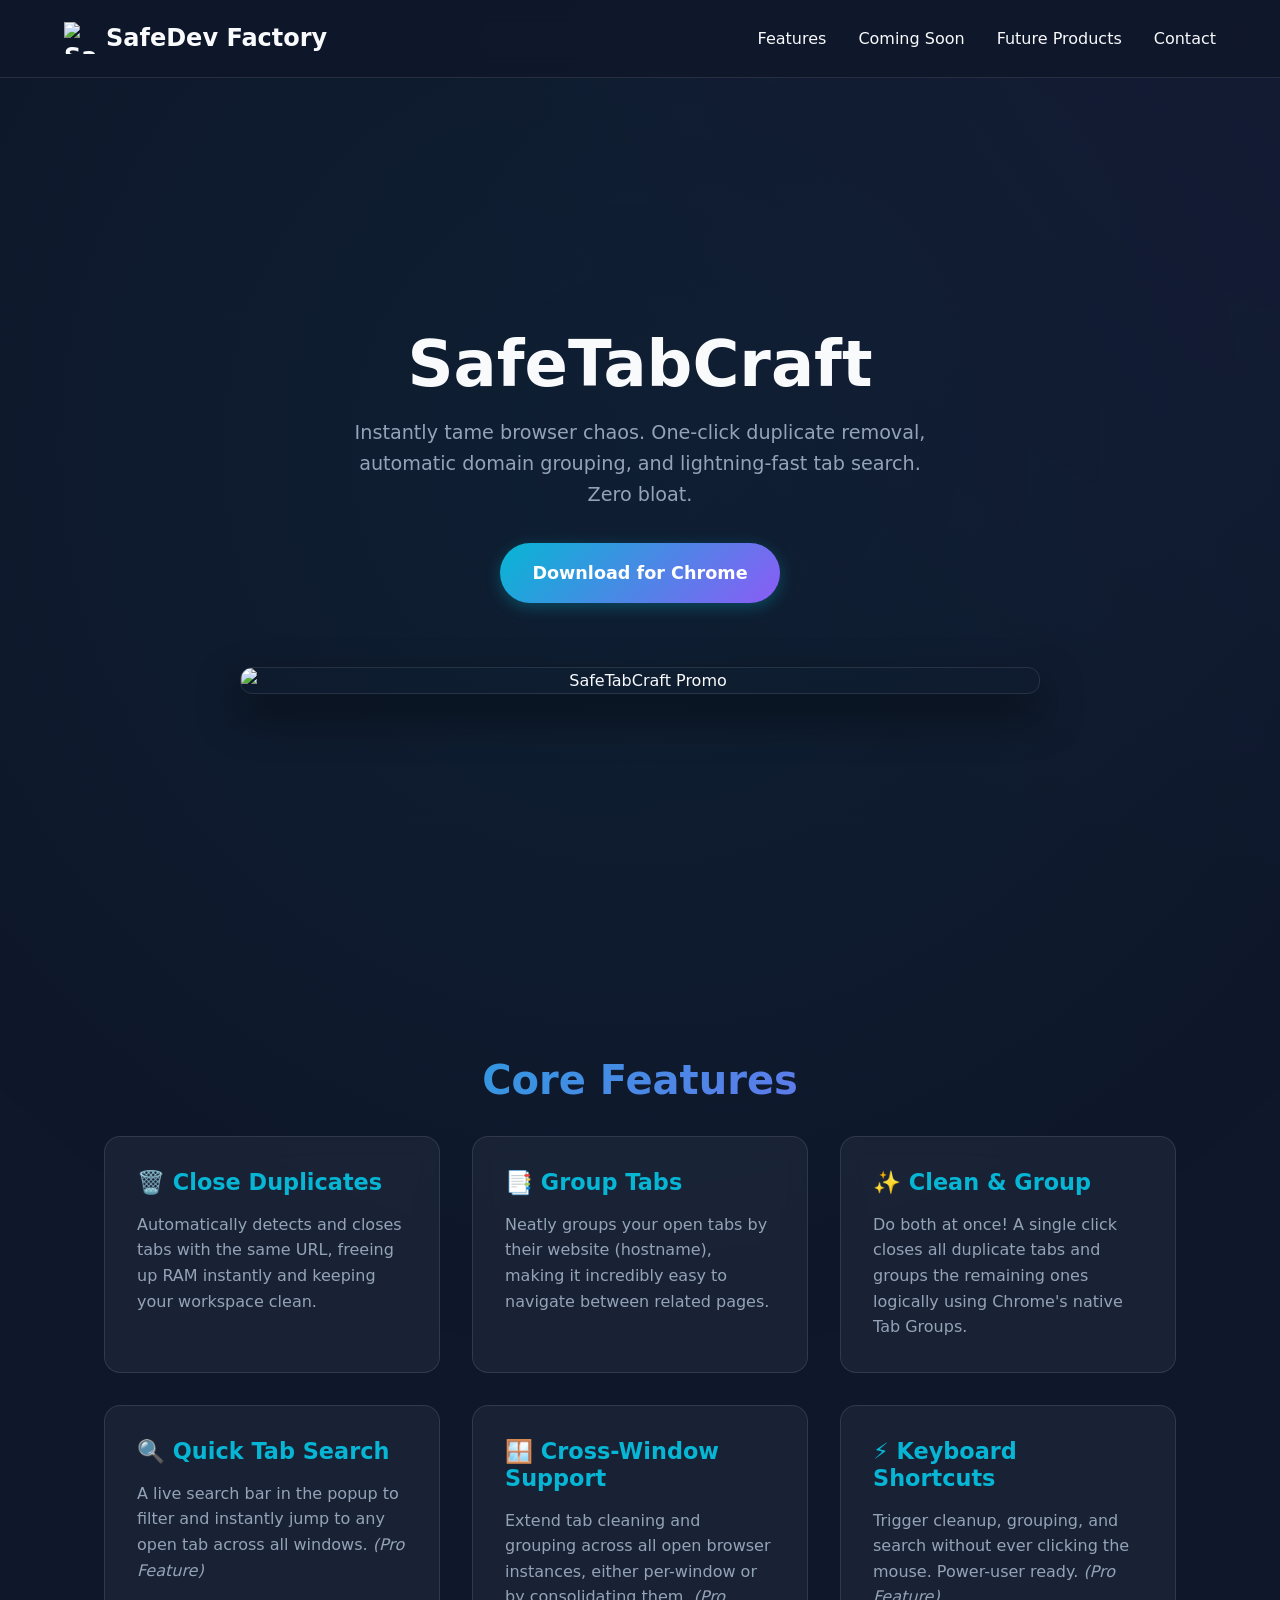
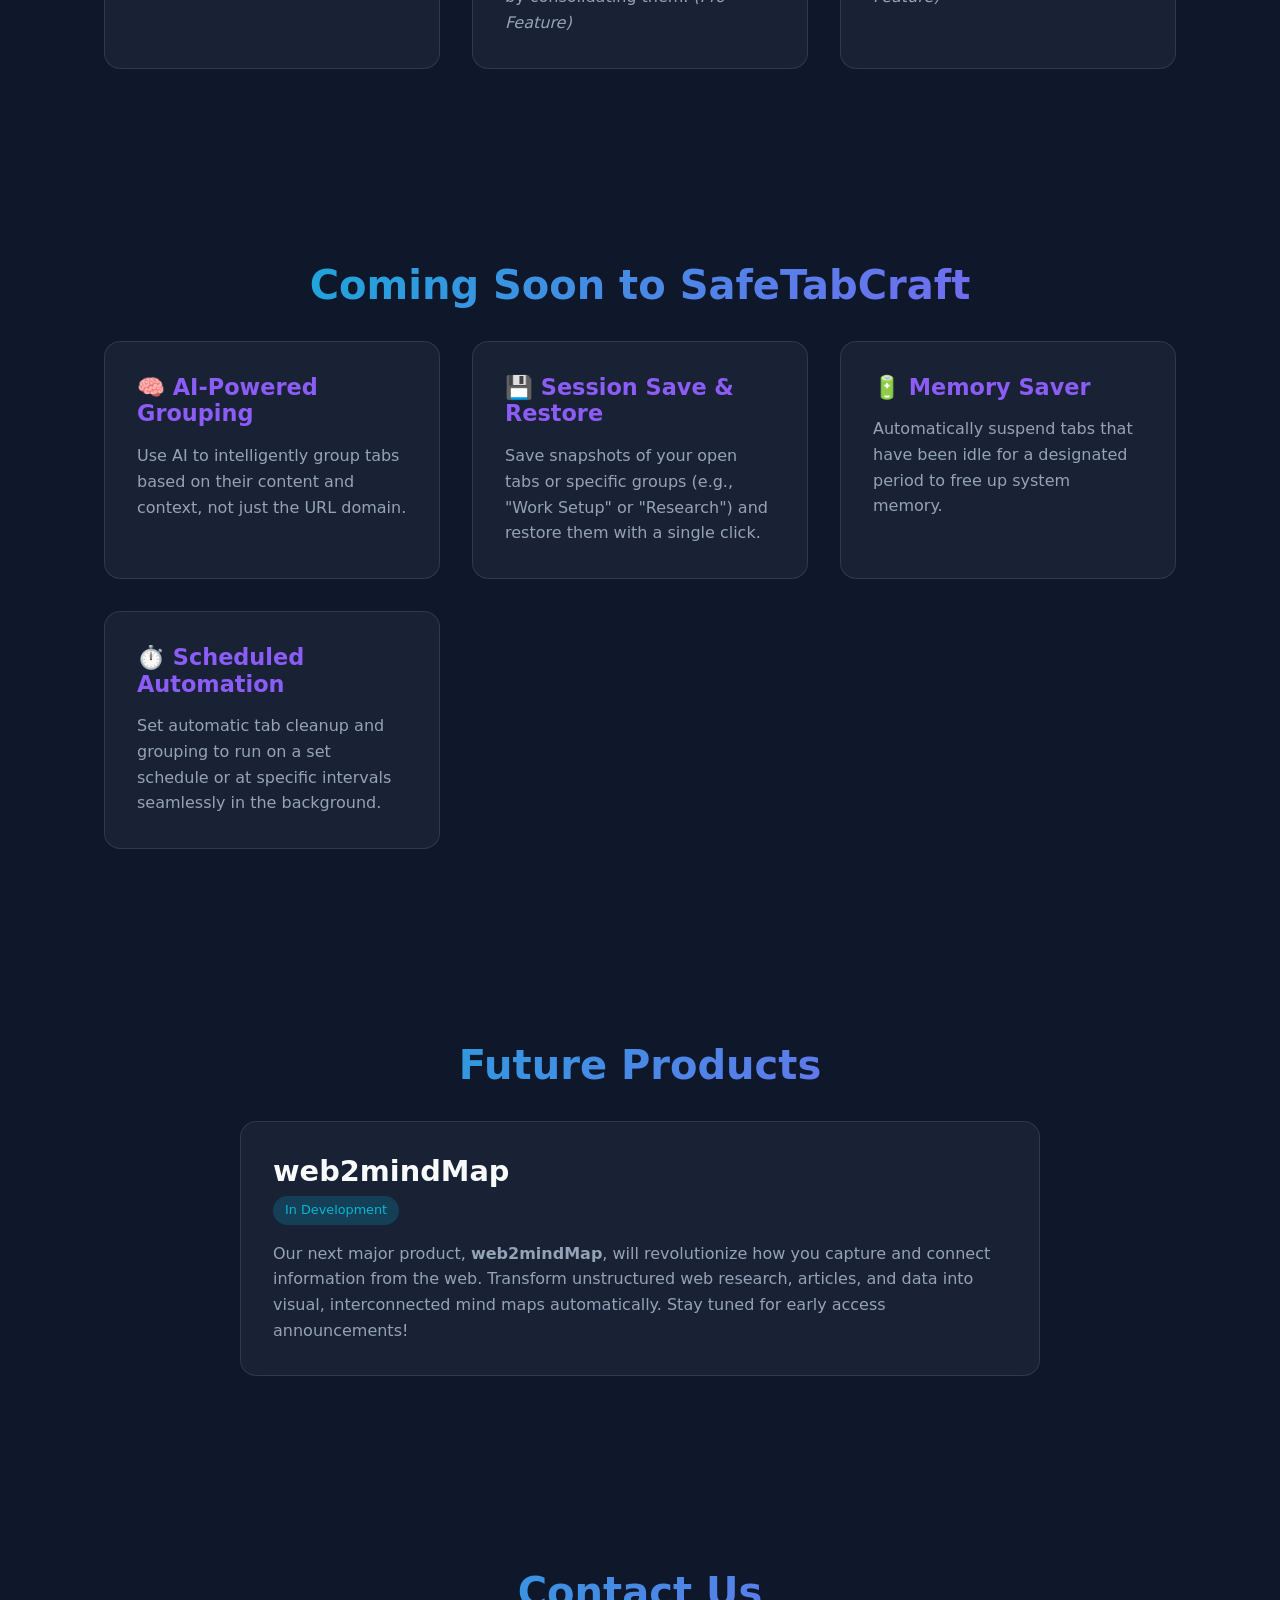
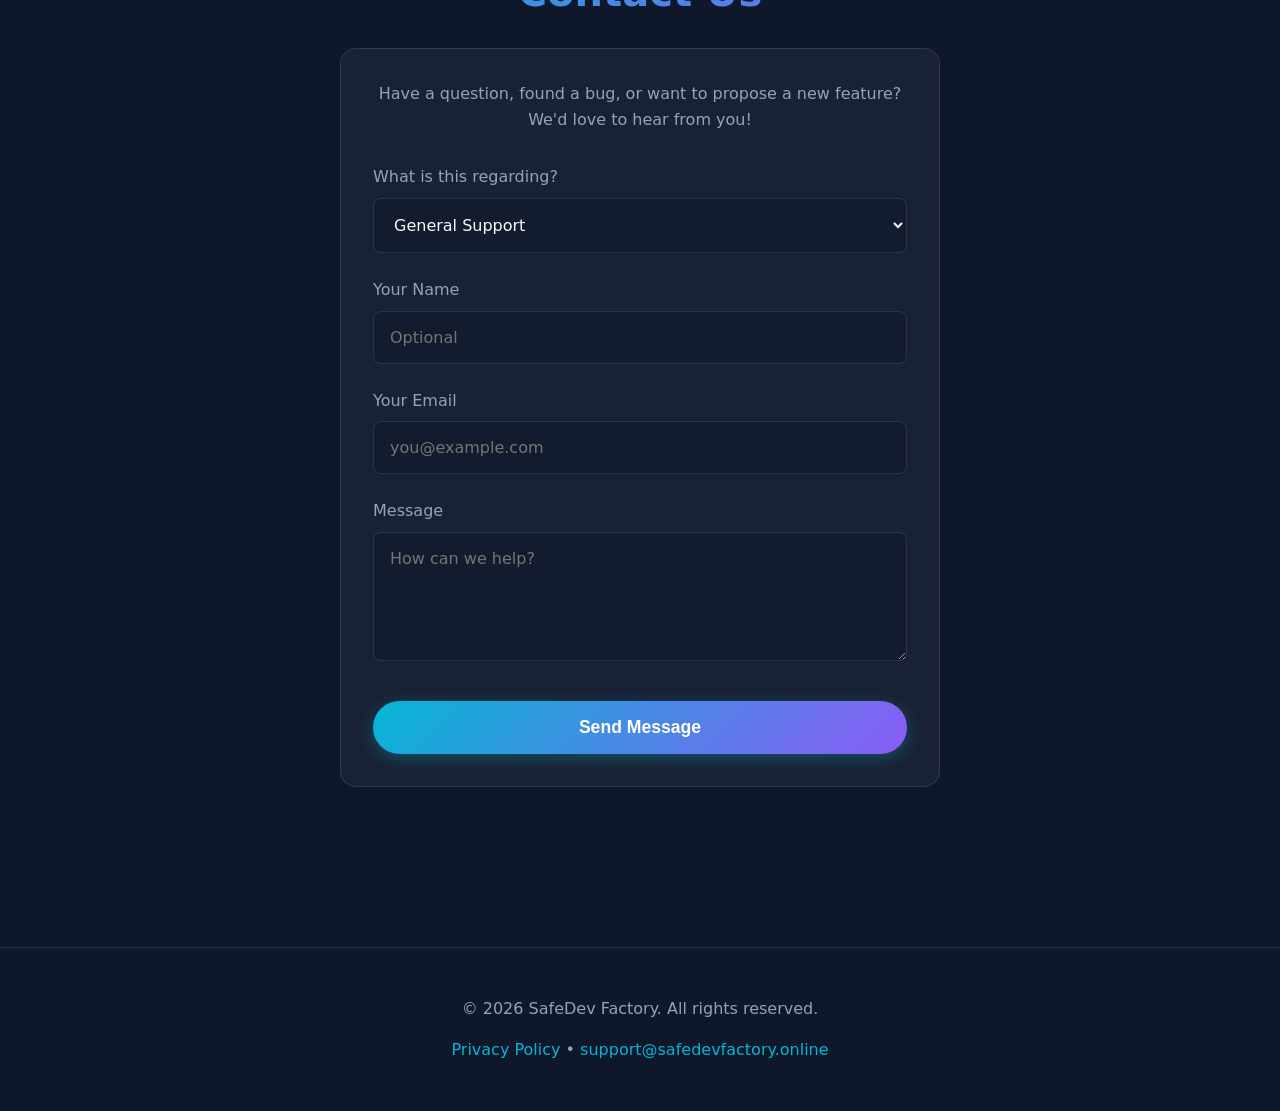
==== index.html @ 430c2aef "initial version of SafeDevFactory_Website" ====
<!DOCTYPE html>
<html lang="en">
<head>
  <meta charset="UTF-8">
  <meta name="viewport" content="width=device-width, initial-scale=1.0">
  <title>SafeDev Factory | SafeTabCraft</title>
  <link rel="stylesheet" href="style.css">
</head>
<body>

  <!-- Navigation -->
  <nav>
    <div class="logo-container">
      <img src="assets/icon_128.png" alt="SafeDev Factory Logo">
      SafeDev Factory
    </div>
    <div class="nav-links">
      <a href="#features">Features</a>
      <a href="#roadmap">Coming Soon</a>
      <a href="#future-products">Future Products</a>
      <a href="#contact">Contact</a>
    </div>
  </nav>

  <!-- Hero Section -->
  <header class="hero">
    <h1>SafeTabCraft</h1>
    <p>Instantly tame browser chaos. One-click duplicate removal, automatic domain grouping, and lightning-fast tab search. Zero bloat.</p>
    <a href="https://chrome.google.com/webstore" target="_blank" class="btn">Download for Chrome</a>
    <img src="assets/marquee_smart.jpg" alt="SafeTabCraft Promo" class="hero-image">
  </header>

  <!-- Features Section -->
  <section id="features">
    <h2>Core Features</h2>
    <div class="grid">
      <div class="glass-card">
        <h3>🗑️ Close Duplicates</h3>
        <p>Automatically detects and closes tabs with the same URL, freeing up RAM instantly and keeping your workspace clean.</p>
      </div>
      <div class="glass-card">
        <h3>📑 Group Tabs</h3>
        <p>Neatly groups your open tabs by their website (hostname), making it incredibly easy to navigate between related pages.</p>
      </div>
      <div class="glass-card">
        <h3>✨ Clean & Group</h3>
        <p>Do both at once! A single click closes all duplicate tabs and groups the remaining ones logically using Chrome's native Tab Groups.</p>
      </div>
      <div class="glass-card">
        <h3>🔍 Quick Tab Search</h3>
        <p>A live search bar in the popup to filter and instantly jump to any open tab across all windows. <em>(Pro Feature)</em></p>
      </div>
      <div class="glass-card">
        <h3>🪟 Cross-Window Support</h3>
        <p>Extend tab cleaning and grouping across all open browser instances, either per-window or by consolidating them. <em>(Pro Feature)</em></p>
      </div>
      <div class="glass-card">
        <h3>⚡ Keyboard Shortcuts</h3>
        <p>Trigger cleanup, grouping, and search without ever clicking the mouse. Power-user ready. <em>(Pro Feature)</em></p>
      </div>
    </div>
  </section>

  <!-- Roadmap Section -->
  <section id="roadmap">
    <h2>Coming Soon to SafeTabCraft</h2>
    <div class="grid">
      <div class="glass-card roadmap-card">
        <h3>🧠 AI-Powered Grouping</h3>
        <p>Use AI to intelligently group tabs based on their content and context, not just the URL domain.</p>
      </div>
      <div class="glass-card roadmap-card">
        <h3>💾 Session Save & Restore</h3>
        <p>Save snapshots of your open tabs or specific groups (e.g., "Work Setup" or "Research") and restore them with a single click.</p>
      </div>
      <div class="glass-card roadmap-card">
        <h3>🔋 Memory Saver</h3>
        <p>Automatically suspend tabs that have been idle for a designated period to free up system memory.</p>
      </div>
      <div class="glass-card roadmap-card">
        <h3>⏱️ Scheduled Automation</h3>
        <p>Set automatic tab cleanup and grouping to run on a set schedule or at specific intervals seamlessly in the background.</p>
      </div>
    </div>
  </section>

  <!-- Future Products Section -->
  <section id="future-products">
    <h2>Future Products</h2>
    <div class="grid" style="grid-template-columns: 1fr; max-width: 800px; margin: 0 auto;">
      <div class="glass-card">
        <h3 style="color: var(--text-main); font-size: 1.8rem; margin-bottom: 0.5rem;">web2mindMap</h3>
        <span style="display: inline-block; padding: 4px 12px; background: rgba(6, 182, 212, 0.2); color: var(--accent-cyan); border-radius: 20px; font-size: 0.8rem; margin-bottom: 1rem;">In Development</span>
        <p>Our next major product, <strong>web2mindMap</strong>, will revolutionize how you capture and connect information from the web. Transform unstructured web research, articles, and data into visual, interconnected mind maps automatically. Stay tuned for early access announcements!</p>
      </div>
    </div>
  </section>

  <!-- Contact Section -->
  <section id="contact">
    <h2>Contact Us</h2>
    <div class="glass-card" style="max-width: 600px; margin: 0 auto;">
      <p style="text-align: center; margin-bottom: 2rem;">Have a question, found a bug, or want to propose a new feature? We'd love to hear from you!</p>
      
      <form class="contact-form" action="https://formspree.io/f/xaqrndlp" method="POST">
        <div class="form-group">
          <label for="topic">What is this regarding?</label>
          <select id="topic" name="topic" required>
            <option value="General Support">General Support</option>
            <option value="Feature Proposal">Propose a New Feature</option>
            <option value="Bug Report">Bug Report</option>
            <option value="web2mindMap Inquiry">web2mindMap Inquiry</option>
          </select>
        </div>
        
        <div class="form-group">
          <label for="name">Your Name</label>
          <input type="text" id="name" name="name" placeholder="Optional">
        </div>
        
        <div class="form-group">
          <label for="email">Your Email</label>
          <input type="email" id="email" name="email" required placeholder="you@example.com">
        </div>
        
        <div class="form-group">
          <label for="message">Message</label>
          <textarea id="message" name="message" required rows="5" placeholder="How can we help?"></textarea>
        </div>
        
        <button type="submit" class="btn" style="width: 100%; margin-top: 1rem;">Send Message</button>
      </form>
    </div>
  </section>

  <!-- Footer -->
  <footer>
    <p>&copy; 2026 SafeDev Factory. All rights reserved.</p>
    <div style="margin-top: 1rem;">
      <a href="privacy.html">Privacy Policy</a> &bull; 
      <a href="mailto:support@safedevfactory.online">support@safedevfactory.online</a>
    </div>
  </footer>

</body>
</html>
---- style.css ----
:root {
  --bg-color: #0f172a;
  --bg-color-alt: #1e293b;
  --text-main: #f8fafc;
  --text-muted: #94a3b8;
  --accent-cyan: #06b6d4;
  --accent-purple: #8b5cf6;
  --glass-bg: rgba(30, 41, 59, 0.7);
  --glass-border: rgba(255, 255, 255, 0.1);
  --font-family: 'Inter', system-ui, -apple-system, sans-serif;
}

* {
  margin: 0;
  padding: 0;
  box-sizing: border-box;
}

body {
  background-color: var(--bg-color);
  color: var(--text-main);
  font-family: var(--font-family);
  line-height: 1.6;
  overflow-x: hidden;
}

/* Background Gradients for Aesthetic */
body::before {
  content: '';
  position: fixed;
  top: -50%;
  left: -50%;
  width: 200%;
  height: 200%;
  background: radial-gradient(circle at 50% 50%, rgba(6, 182, 212, 0.05), transparent 60%),
              radial-gradient(circle at 80% 20%, rgba(139, 92, 246, 0.05), transparent 40%);
  z-index: -1;
  pointer-events: none;
}

h1, h2, h3 {
  font-weight: 700;
  line-height: 1.2;
}

h2 {
  font-size: 2.5rem;
  margin-bottom: 2rem;
  text-align: center;
  background: linear-gradient(135deg, var(--accent-cyan), var(--accent-purple));
  -webkit-background-clip: text;
  -webkit-text-fill-color: transparent;
}

a {
  color: var(--accent-cyan);
  text-decoration: none;
  transition: color 0.3s;
}

a:hover {
  color: var(--accent-purple);
}

/* Navigation */
nav {
  position: fixed;
  top: 0;
  width: 100%;
  padding: 1.2rem 5%;
  display: flex;
  justify-content: space-between;
  align-items: center;
  background: rgba(15, 23, 42, 0.8);
  backdrop-filter: blur(12px);
  border-bottom: 1px solid var(--glass-border);
  z-index: 1000;
}

.logo-container {
  display: flex;
  align-items: center;
  gap: 10px;
  font-size: 1.5rem;
  font-weight: 700;
}

.logo-container img {
  height: 32px;
  width: 32px;
}

.nav-links {
  display: flex;
  gap: 2rem;
}

.nav-links a {
  color: var(--text-main);
  font-weight: 500;
}

.nav-links a:hover {
  color: var(--accent-cyan);
}

/* Hero Section */
.hero {
  min-height: 100vh;
  display: flex;
  flex-direction: column;
  justify-content: center;
  align-items: center;
  text-align: center;
  padding: 0 5%;
  margin-top: 60px;
}

.hero h1 {
  font-size: 4rem;
  margin-bottom: 1rem;
}

.hero p {
  font-size: 1.2rem;
  color: var(--text-muted);
  max-width: 600px;
  margin-bottom: 2rem;
}

.btn {
  display: inline-block;
  padding: 1rem 2rem;
  background: linear-gradient(135deg, var(--accent-cyan), var(--accent-purple));
  color: white;
  border-radius: 50px;
  font-weight: 600;
  font-size: 1.1rem;
  box-shadow: 0 4px 15px rgba(6, 182, 212, 0.3);
  transition: transform 0.3s, box-shadow 0.3s;
  border: none;
  cursor: pointer;
}

.btn:hover {
  transform: translateY(-2px);
  box-shadow: 0 6px 20px rgba(139, 92, 246, 0.4);
  color: white;
}

.hero-image {
  margin-top: 4rem;
  max-width: 800px;
  width: 100%;
  border-radius: 12px;
  box-shadow: 0 20px 40px rgba(0,0,0,0.5);
  border: 1px solid var(--glass-border);
}

/* Sections */
section {
  padding: 6rem 5%;
  max-width: 1200px;
  margin: 0 auto;
}

/* Grids */
.grid {
  display: grid;
  grid-template-columns: repeat(auto-fit, minmax(300px, 1fr));
  gap: 2rem;
}

/* Cards (Glassmorphism) */
.glass-card {
  background: var(--glass-bg);
  backdrop-filter: blur(10px);
  border: 1px solid var(--glass-border);
  border-radius: 16px;
  padding: 2rem;
  transition: transform 0.3s;
}

.glass-card:hover {
  transform: translateY(-5px);
  border-color: rgba(255, 255, 255, 0.2);
}

.glass-card h3 {
  font-size: 1.4rem;
  margin-bottom: 1rem;
  color: var(--accent-cyan);
}

.glass-card p {
  color: var(--text-muted);
}

/* Special specific cards */
.roadmap-card h3 {
  color: var(--accent-purple);
}

/* Contact Form */
.contact-form {
  max-width: 600px;
  margin: 0 auto;
  display: flex;
  flex-direction: column;
  gap: 1.5rem;
}

.form-group {
  display: flex;
  flex-direction: column;
  gap: 0.5rem;
}

.form-group label {
  font-weight: 500;
  color: var(--text-muted);
}

.form-group input, 
.form-group select, 
.form-group textarea {
  width: 100%;
  padding: 1rem;
  background: rgba(15, 23, 42, 0.5);
  border: 1px solid var(--glass-border);
  border-radius: 8px;
  color: var(--text-main);
  font-family: inherit;
  font-size: 1rem;
}

.form-group input:focus, 
.form-group select:focus, 
.form-group textarea:focus {
  outline: none;
  border-color: var(--accent-cyan);
}

/* Footer */
footer {
  text-align: center;
  padding: 3rem 5%;
  border-top: 1px solid var(--glass-border);
  color: var(--text-muted);
  margin-top: 4rem;
}

/* Privacy Page specific */
.privacy-container {
  padding-top: 120px;
  max-width: 800px;
  margin: 0 auto;
}

.privacy-container h1 {
  margin-bottom: 2rem;
  background: none;
  -webkit-text-fill-color: var(--text-main);
  text-align: left;
}

.privacy-container h2 {
  font-size: 1.8rem;
  margin-top: 2rem;
  margin-bottom: 1rem;
  text-align: left;
  background: none;
  -webkit-text-fill-color: var(--text-main);
}

.privacy-container p, .privacy-container li {
  color: var(--text-muted);
  margin-bottom: 1rem;
}

.privacy-container ul {
  padding-left: 2rem;
  margin-bottom: 1.5rem;
}

/* Responsive */
@media (max-width: 768px) {
  .hero h1 { font-size: 3rem; }
  .nav-links { display: none; /* Simple mobile hide for basic site */ }
}
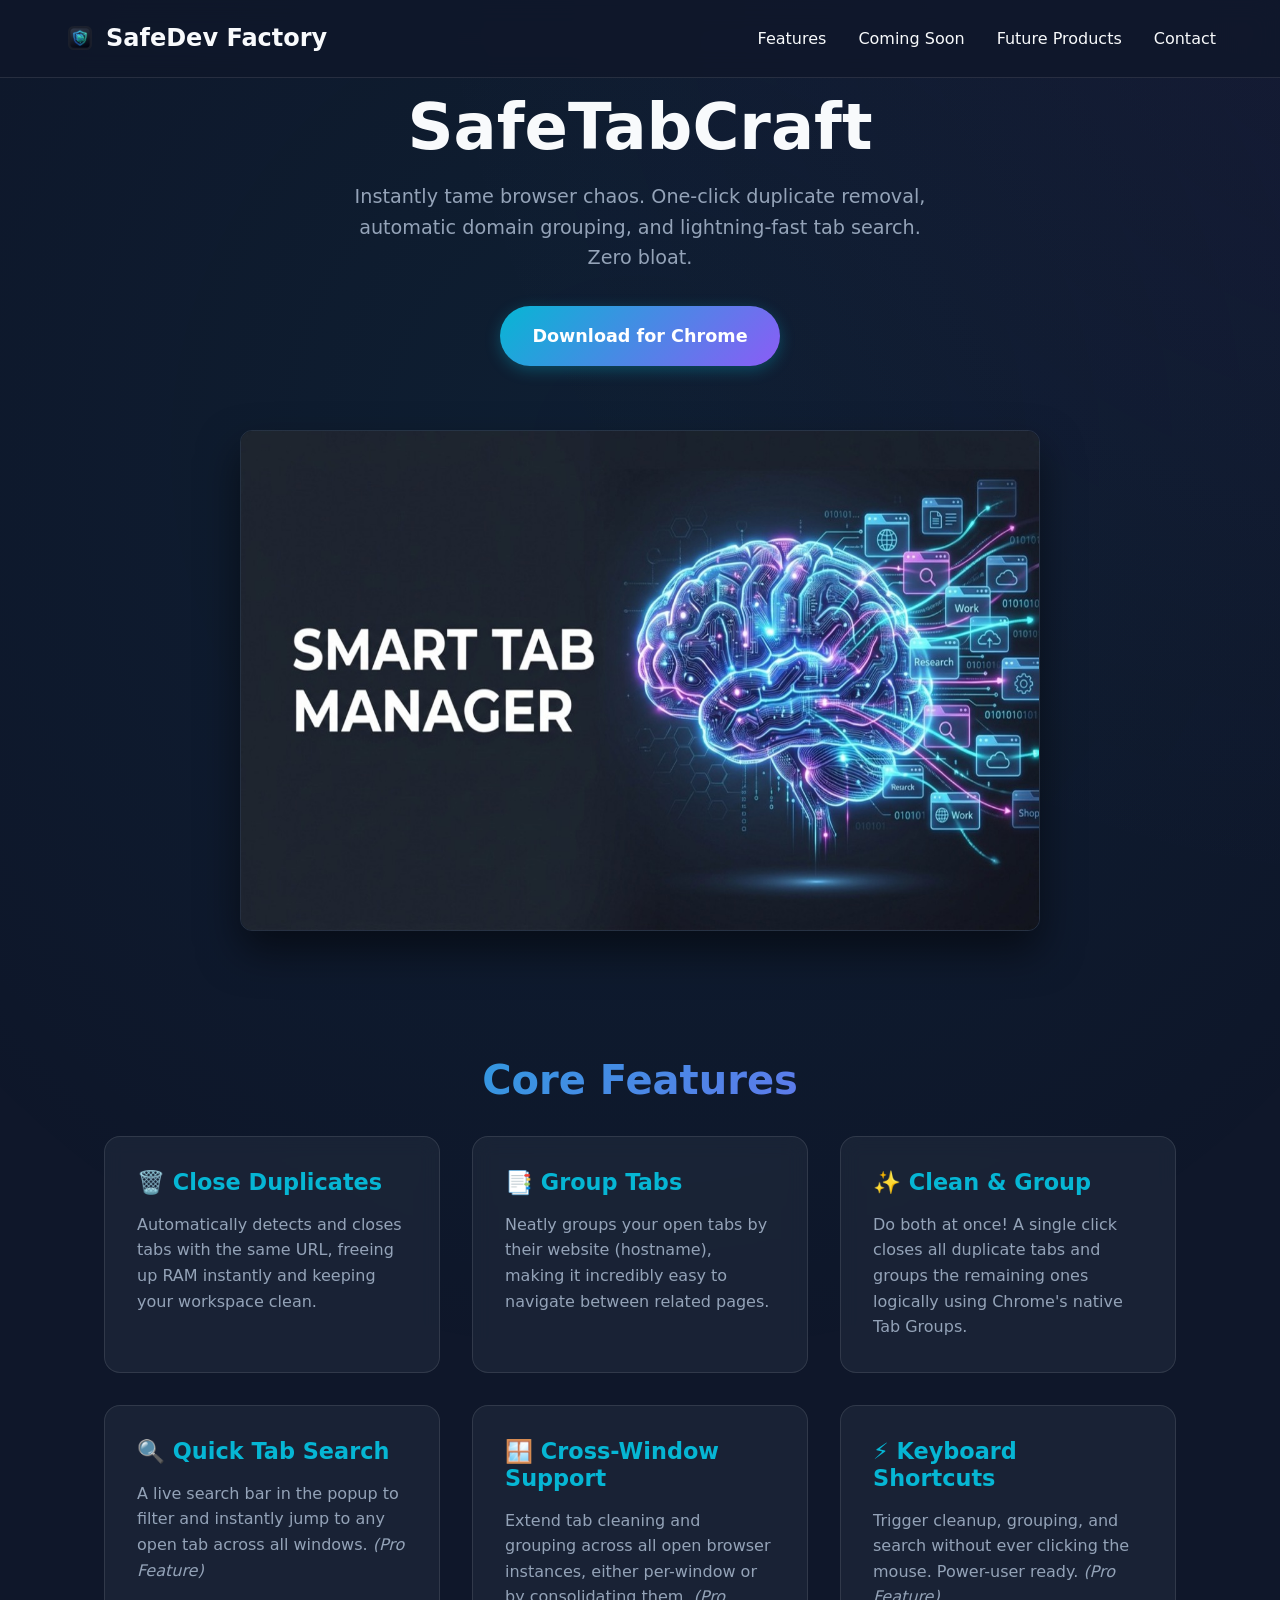
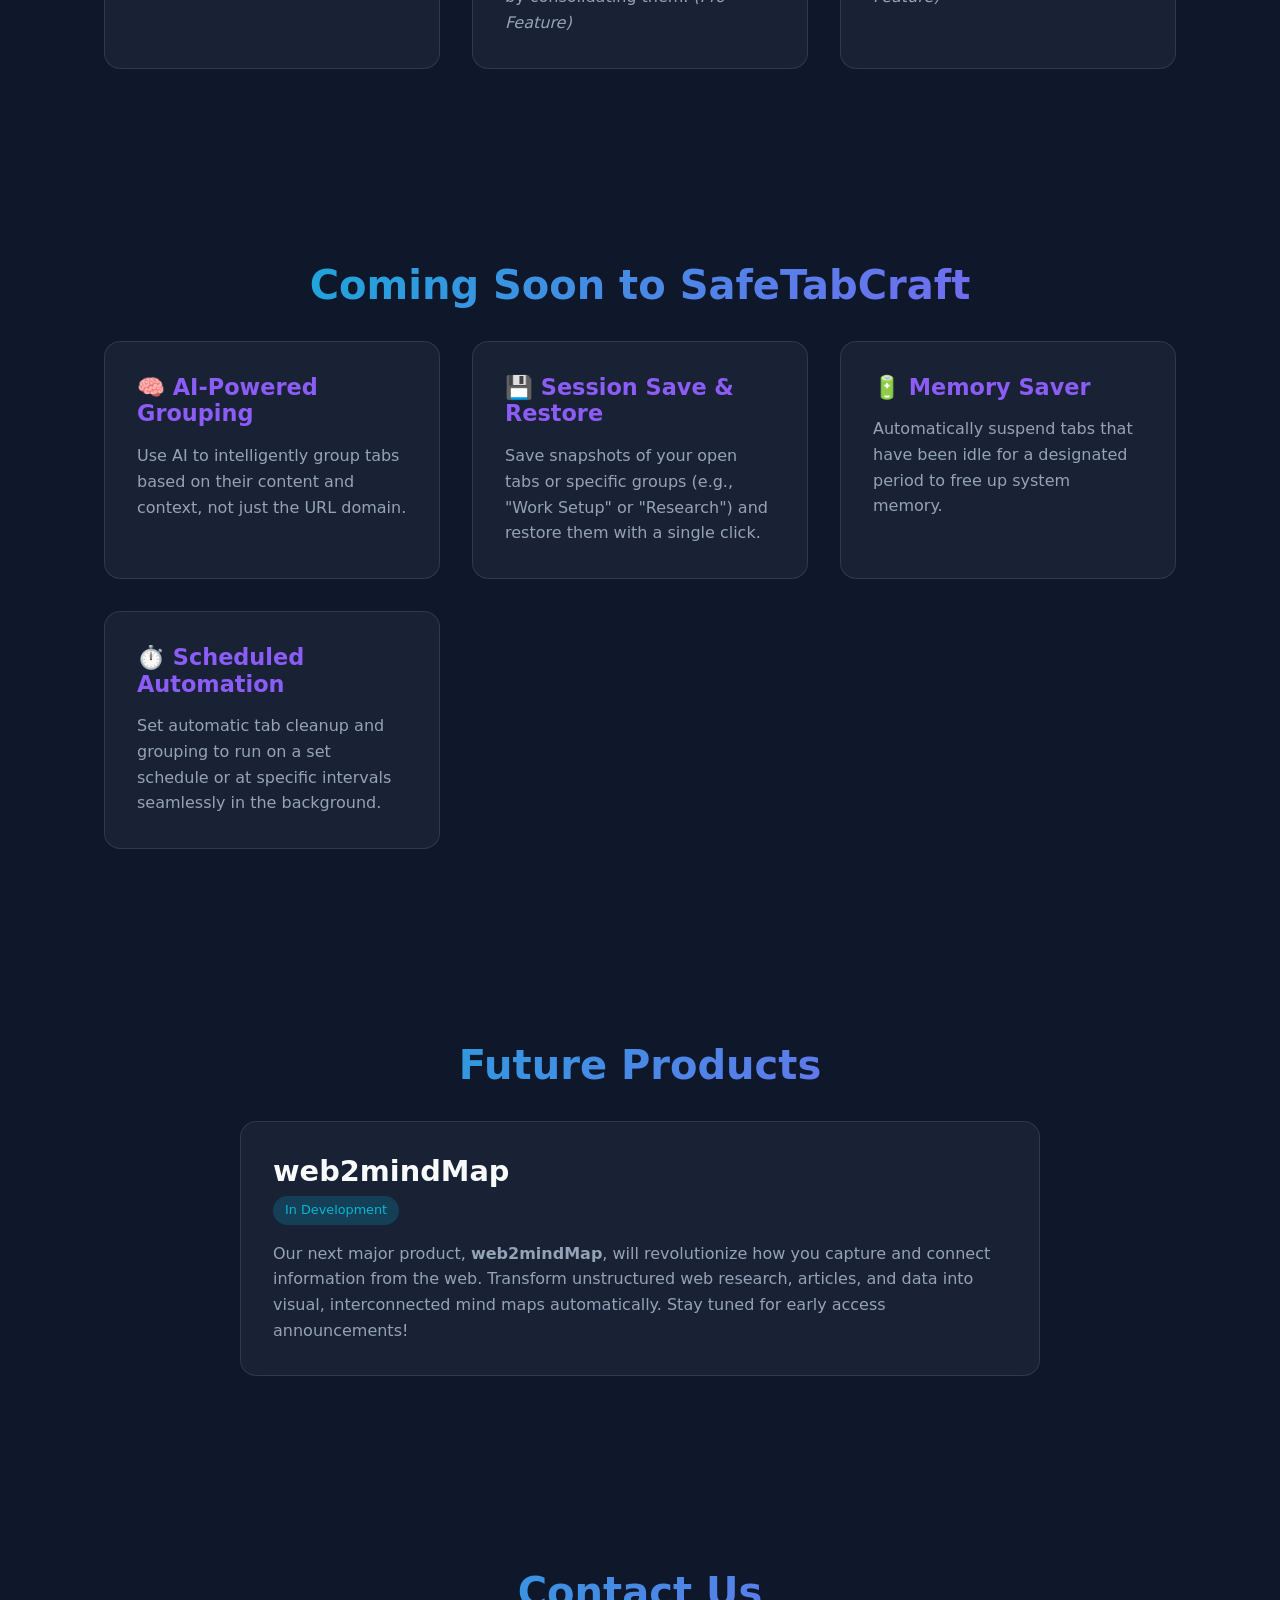
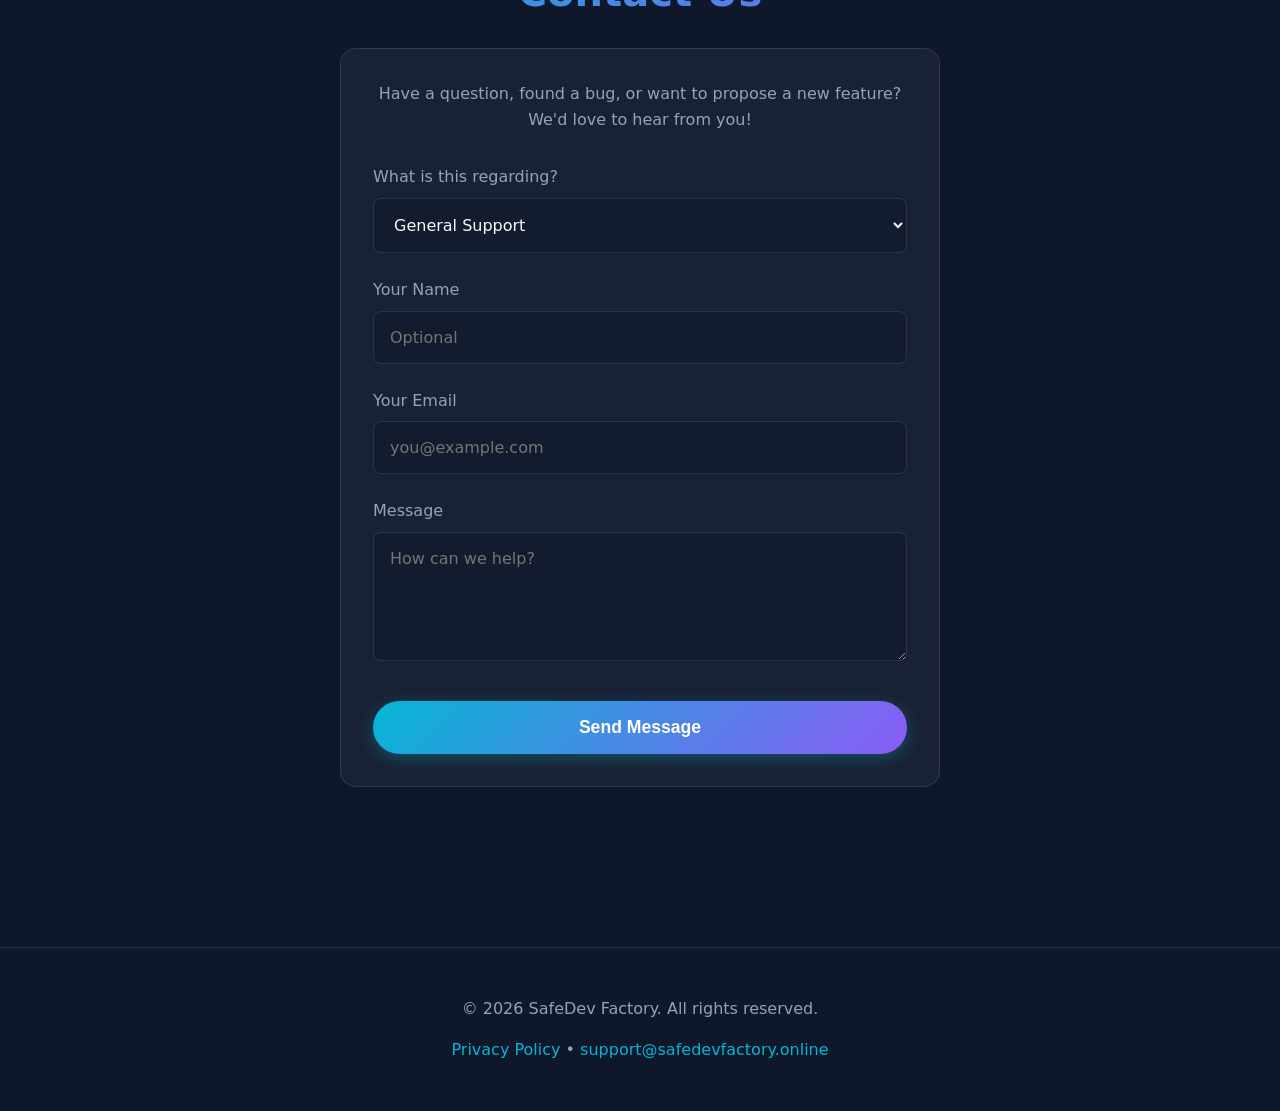
==== commit 50f0d105: "Update download link for Chrome in hero section" ====
--- a/index.html
+++ b/index.html
@@ -26,7 +26,7 @@
   <header class="hero">
     <h1>SafeTabCraft</h1>
     <p>Instantly tame browser chaos. One-click duplicate removal, automatic domain grouping, and lightning-fast tab search. Zero bloat.</p>
-    <a href="https://chrome.google.com/webstore" target="_blank" class="btn">Download for Chrome</a>
+    <a href="https://chromewebstore.google.com/detail/gdadgkldajbplamijfdelabigcgjkjng?utm_source=item-share-cb" target="_blank" class="btn">Download for Chrome</a>
     <img src="assets/marquee_smart.jpg" alt="SafeTabCraft Promo" class="hero-image">
   </header>
 
